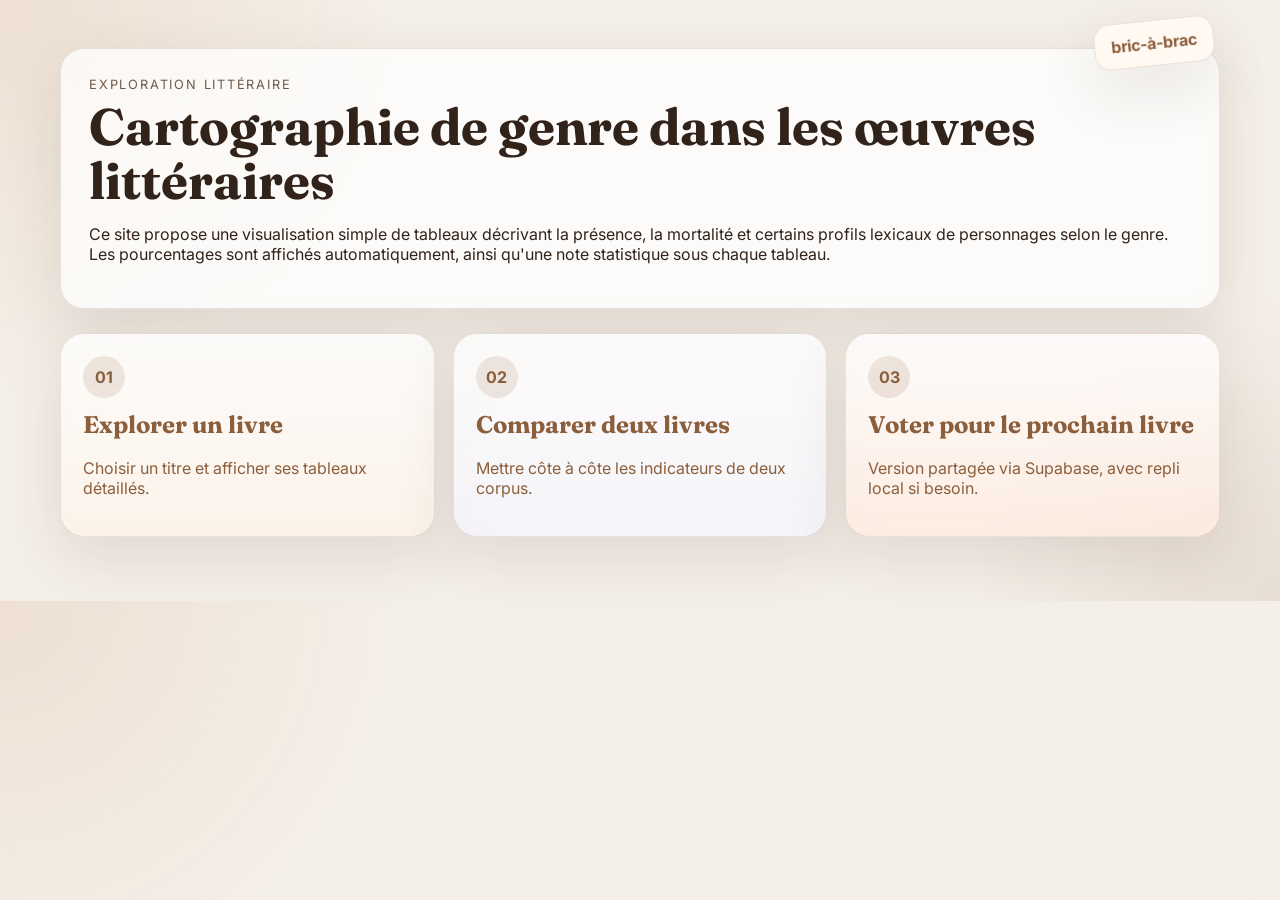
==== pern_site_v2/index.html @ 92ab31ba "added website example" ====
<!doctype html>
<html lang="fr">
<head>
  <meta charset="utf-8">
  <meta name="viewport" content="width=device-width, initial-scale=1">
  <title>Cartographie de genre dans les œuvres littéraires</title>
  <link rel="preconnect" href="https://fonts.googleapis.com">
  <link rel="preconnect" href="https://fonts.gstatic.com" crossorigin>
  <link href="https://fonts.googleapis.com/css2?family=Fraunces:wght@500;700&family=Inter:wght@400;500;600;700&display=swap" rel="stylesheet">
  <link rel="stylesheet" href="styles.css">
</head>
<body>
  <main class="page-shell home-shell">
    <a class="bric-button" href="bric-a-brac.html">bric-à-brac</a>

    <section class="hero-card intro-frame">
      <p class="eyebrow">Exploration littéraire</p>
      <h1>Cartographie de genre dans les œuvres littéraires</h1>
      <p>
        Ce site propose une visualisation simple de tableaux décrivant la présence, la mortalité
        et certains profils lexicaux de personnages selon le genre. Les pourcentages sont affichés
        automatiquement, ainsi qu'une note statistique sous chaque tableau.
      </p>
    </section>

    <section class="home-actions">
      <a class="action-card primary" href="livre.html">
        <span class="action-index">01</span>
        <h2>Explorer un livre</h2>
        <p>Choisir un titre et afficher ses tableaux détaillés.</p>
      </a>

      <a class="action-card secondary" href="comparaison.html">
        <span class="action-index">02</span>
        <h2>Comparer deux livres</h2>
        <p>Mettre côte à côte les indicateurs de deux corpus.</p>
      </a>

      <a class="action-card accent" href="vote.html">
        <span class="action-index">03</span>
        <h2>Voter pour le prochain livre</h2>
        <p>Version partagée via Supabase, avec repli local si besoin.</p>
      </a>
    </section>
  </main>
</body>
</html>
---- pern_site_v2/styles.css ----
:root {
  --bg: #f4efe8;
  --bg-2: #f9f6f1;
  --card: rgba(255,255,255,0.72);
  --line: rgba(72, 49, 31, 0.12);
  --text: #31231a;
  --muted: #6e5a4b;
  --accent: #8b5e3c;
  --accent-2: #cb8b5c;
  --shadow: 0 20px 60px rgba(74, 47, 29, 0.12);
  --radius: 24px;
}

* { box-sizing: border-box; }
html, body { margin: 0; padding: 0; }
body {
  font-family: Inter, system-ui, sans-serif;
  color: var(--text);
  background:
    radial-gradient(circle at top left, rgba(203,139,92,0.15), transparent 28%),
    radial-gradient(circle at bottom right, rgba(139,94,60,0.12), transparent 22%),
    var(--bg);
}

a { color: var(--accent); text-decoration: none; }
a:hover { text-decoration: underline; }

.page-shell {
  max-width: 1200px;
  margin: 0 auto;
  padding: 32px 20px 64px;
  position: relative;
}
.home-shell { padding-top: 48px; }
.top-nav { margin-bottom: 18px; }

.hero-card, .panel, .action-card, .table-card, .book-meta, .compare-column {
  backdrop-filter: blur(12px);
  background: var(--card);
  border: 1px solid var(--line);
  box-shadow: var(--shadow);
  border-radius: var(--radius);
}
.hero-card {
  padding: 28px;
  margin-bottom: 24px;
}
.hero-card h1 {
  font-family: Fraunces, serif;
  font-size: clamp(2rem, 4vw, 3.6rem);
  margin: 0 0 12px;
  line-height: 1.05;
}
.hero-card.compact h1 { font-size: clamp(1.8rem, 3.2vw, 2.8rem); }
.eyebrow {
  text-transform: uppercase;
  letter-spacing: .14em;
  color: var(--muted);
  font-size: .8rem;
  margin: 0 0 8px;
}

.home-actions {
  display: grid;
  grid-template-columns: repeat(3, minmax(0, 1fr));
  gap: 18px;
}
.action-card {
  display: block;
  padding: 22px;
  min-height: 180px;
  transition: transform .18s ease, box-shadow .18s ease;
}
.action-card:hover { transform: translateY(-4px); text-decoration: none; }
.action-card h2 { font-family: Fraunces, serif; margin-top: 12px; }
.action-index {
  display: inline-flex; align-items: center; justify-content: center;
  width: 42px; height: 42px; border-radius: 999px;
  background: rgba(139,94,60,0.14); font-weight: 700;
}
.primary { background: linear-gradient(180deg, rgba(255,255,255,.8), rgba(255,244,234,.7)); }
.secondary { background: linear-gradient(180deg, rgba(255,255,255,.78), rgba(245,245,255,.72)); }
.accent { background: linear-gradient(180deg, rgba(255,255,255,.8), rgba(255,235,224,.78)); }

.bric-button {
  position: absolute;
  right: 26px;
  top: 20px;
  transform: rotate(-6deg);
  z-index: 1000;
  background: #fff9f2;
  border: 1px solid var(--line);
  border-radius: 16px;
  padding: 12px 16px;
  box-shadow: var(--shadow);
  font-weight: 700;
}

.panel { padding: 22px; margin-bottom: 22px; }
.stack { display: grid; gap: 18px; }
.gap-sm { gap: 10px; }
.compare-controls {
  display: grid;
  grid-template-columns: 1fr 1fr auto;
  gap: 14px;
  align-items: end;
}
label { display: block; margin-bottom: 8px; font-weight: 600; }
select, button {
  font: inherit;
}
select {
  width: 100%; padding: 14px 16px; border-radius: 14px; border: 1px solid var(--line); background: white;
}
.solid-btn {
  border: 0;
  border-radius: 14px;
  background: linear-gradient(180deg, var(--accent-2), var(--accent));
  color: white;
  padding: 14px 18px;
  font-weight: 700;
  cursor: pointer;
}

.book-meta { padding: 20px; }
.book-meta h2 { margin: 6px 0 8px; font-family: Fraunces, serif; }
.table-card { padding: 18px; overflow-x: auto; }
.table-card h3 { margin-top: 0; font-family: Fraunces, serif; }
.table-wrap { overflow-x: auto; }
table { width: 100%; border-collapse: collapse; min-width: 460px; }
th, td { padding: 12px 10px; border-bottom: 1px solid var(--line); text-align: left; }
th { font-size: .95rem; }
.footnote { color: var(--muted); font-size: .93rem; margin-top: 12px; }
.muted { color: var(--muted); }
.status-box {
  padding: 12px 14px; border-radius: 14px; background: rgba(139,94,60,.08); color: var(--text);
}
.result-bar-wrap { margin: 12px 0; }
.result-bar-label { display:flex; justify-content: space-between; gap: 12px; margin-bottom: 6px; }
.result-bar {
  height: 14px; border-radius: 999px; background: rgba(139,94,60,.12); overflow: hidden;
}
.result-bar-fill {
  height: 100%; border-radius: 999px; background: linear-gradient(90deg, var(--accent-2), var(--accent));
}
.compare-grid { display: grid; grid-template-columns: 1fr 1fr; gap: 18px; }
.compare-column { padding: 18px; }
.prose h2 { font-family: Fraunces, serif; }

@media (max-width: 900px) {
  .home-actions, .compare-grid, .compare-controls { grid-template-columns: 1fr; }
  .bric-button { position: static; display: inline-block; margin-bottom: 16px; }
}
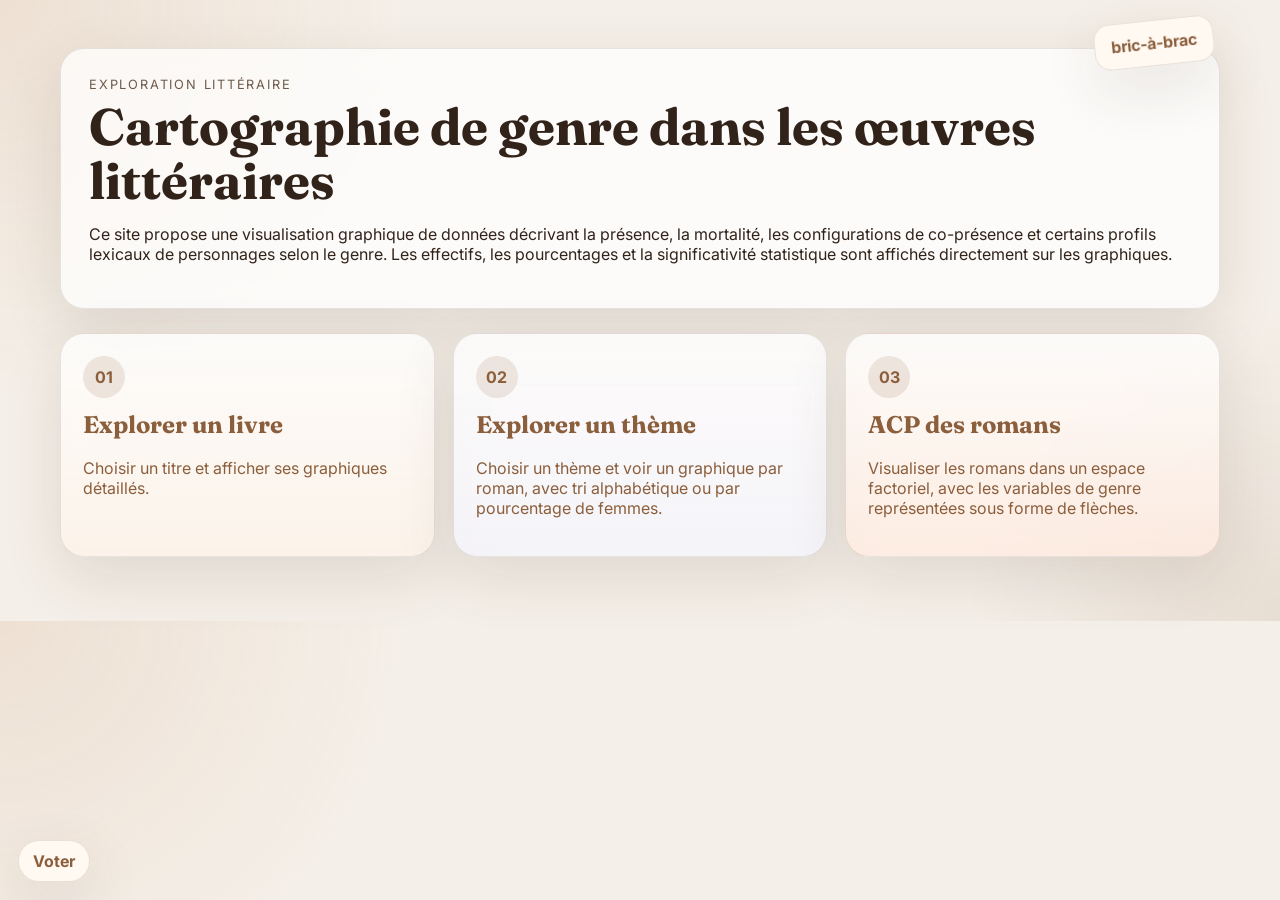
==== commit 33f9de69: "updated website" ====
--- a/pern_site_v2/index.html
+++ b/pern_site_v2/index.html
@@ -12,14 +12,15 @@
 <body>
   <main class="page-shell home-shell">
     <a class="bric-button" href="bric-a-brac.html">bric-à-brac</a>
+    <a class="floating-vote-button" href="vote.html">Voter</a>
 
     <section class="hero-card intro-frame">
       <p class="eyebrow">Exploration littéraire</p>
       <h1>Cartographie de genre dans les œuvres littéraires</h1>
       <p>
-        Ce site propose une visualisation simple de tableaux décrivant la présence, la mortalité
-        et certains profils lexicaux de personnages selon le genre. Les pourcentages sont affichés
-        automatiquement, ainsi qu'une note statistique sous chaque tableau.
+        Ce site propose une visualisation graphique de données décrivant la présence, la mortalité,
+        les configurations de co-présence et certains profils lexicaux de personnages selon le genre.
+        Les effectifs, les pourcentages et la significativité statistique sont affichés directement sur les graphiques.
       </p>
     </section>
 
@@ -27,19 +28,19 @@
       <a class="action-card primary" href="livre.html">
         <span class="action-index">01</span>
         <h2>Explorer un livre</h2>
-        <p>Choisir un titre et afficher ses tableaux détaillés.</p>
+        <p>Choisir un titre et afficher ses graphiques détaillés.</p>
       </a>
 
       <a class="action-card secondary" href="comparaison.html">
         <span class="action-index">02</span>
-        <h2>Comparer deux livres</h2>
-        <p>Mettre côte à côte les indicateurs de deux corpus.</p>
+        <h2>Explorer un thème</h2>
+        <p>Choisir un thème et voir un graphique par roman, avec tri alphabétique ou par pourcentage de femmes.</p>
       </a>
 
-      <a class="action-card accent" href="vote.html">
+      <a class="action-card accent" href="pca.html">
         <span class="action-index">03</span>
-        <h2>Voter pour le prochain livre</h2>
-        <p>Version partagée via Supabase, avec repli local si besoin.</p>
+        <h2>ACP des romans</h2>
+        <p>Visualiser les romans dans un espace factoriel, avec les variables de genre représentées sous forme de flèches.</p>
       </a>
     </section>
   </main>
--- a/pern_site_v2/styles.css
+++ b/pern_site_v2/styles.css
@@ -151,3 +151,133 @@
   .home-actions, .compare-grid, .compare-controls { grid-template-columns: 1fr; }
   .bric-button { position: static; display: inline-block; margin-bottom: 16px; }
 }
+
+
+.floating-vote-button {
+  position: fixed;
+  left: 18px;
+  bottom: 18px;
+  z-index: 1200;
+  background: #fff9f2;
+  border: 1px solid var(--line);
+  border-radius: 999px;
+  padding: 10px 14px;
+  box-shadow: var(--shadow);
+  font-weight: 700;
+}
+
+.book-controls {
+  display: grid;
+  grid-template-columns: 1fr auto;
+  gap: 14px;
+  align-items: end;
+}
+
+.chart-card, .theme-book-card {
+  backdrop-filter: blur(12px);
+  background: var(--card);
+  border: 1px solid var(--line);
+  box-shadow: var(--shadow);
+  border-radius: var(--radius);
+}
+
+.chart-card { padding: 20px; }
+.compact-chart { box-shadow: none; background: rgba(255,255,255,0.58); }
+.chart-head, .theme-book-head {
+  display: flex;
+  justify-content: space-between;
+  gap: 16px;
+  align-items: flex-start;
+}
+.chart-head h3 { margin: 0 0 6px; font-family: Fraunces, serif; }
+.chart-block { display: grid; gap: 12px; margin-top: 16px; }
+.chart-row {
+  display: grid;
+  grid-template-columns: minmax(120px, 180px) minmax(0, 1fr);
+  gap: 14px;
+  align-items: center;
+}
+.chart-label { font-weight: 600; }
+.chart-bar-shell {
+  position: relative;
+  min-height: 44px;
+  border-radius: 16px;
+  overflow: hidden;
+  background: rgba(139,94,60,.10);
+  border: 1px solid rgba(139,94,60,.08);
+}
+.chart-bar-fill {
+  position: absolute;
+  inset: 0 auto 0 0;
+  background: linear-gradient(90deg, rgba(203,139,92,.95), rgba(139,94,60,.95));
+}
+.chart-bar-text {
+  position: relative;
+  z-index: 2;
+  padding: 11px 14px;
+  font-weight: 600;
+}
+.sig-badge, .metric-chip {
+  white-space: nowrap;
+  padding: 8px 12px;
+  border-radius: 999px;
+  font-size: .92rem;
+  font-weight: 700;
+}
+.sig-badge.significant { background: rgba(44, 122, 68, .14); color: #24572e; }
+.sig-badge.nonsignificant, .sig-badge.neutral { background: rgba(139,94,60,.12); color: var(--text); }
+.metric-chip { background: rgba(139,94,60,.12); }
+.theme-grid, .compare-grid { display: grid; gap: 18px; }
+.theme-book-card { padding: 20px; }
+.pca-explainer { max-width: 72ch; }
+.pca-svg { width: 100%; height: auto; }
+.pca-axis {
+  stroke: #7d8797;
+  stroke-width: 1.4;
+}
+.pca-axis-label {
+  font-size: 12px;
+  font-weight: 700;
+  fill: #465065;
+}
+
+.pca-bg {
+  fill: #fbfcfe;
+}
+
+.pca-arrow-line {
+  stroke: #8b5a9f;
+  stroke-width: 2;
+}
+.pca-point {
+  fill: #2f6fed;
+  stroke: white;
+  stroke-width: 2;
+}
+.pca-point { fill: #31231a; }
+.pca-marker { fill: var(--accent); }
+.pca-label-link {
+  stroke: #9aa3b2;
+  stroke-width: 1;
+  stroke-dasharray: 3 3;
+  opacity: 0.9;
+}
+
+.pca-point-label {
+  font-size: 12px;
+  font-weight: 600;
+  fill: #24324a;
+}
+
+.pca-arrow-label {
+  font-size: 12px;
+  font-weight: 700;
+  fill: #6b2f6b;
+}
+
+@media (max-width: 900px) {
+  .book-controls { grid-template-columns: 1fr; }
+  .chart-head, .theme-book-head, .chart-row { grid-template-columns: 1fr; display: grid; }
+  .chart-row { gap: 8px; }
+  .floating-vote-button { left: 12px; bottom: 12px; }
+}
